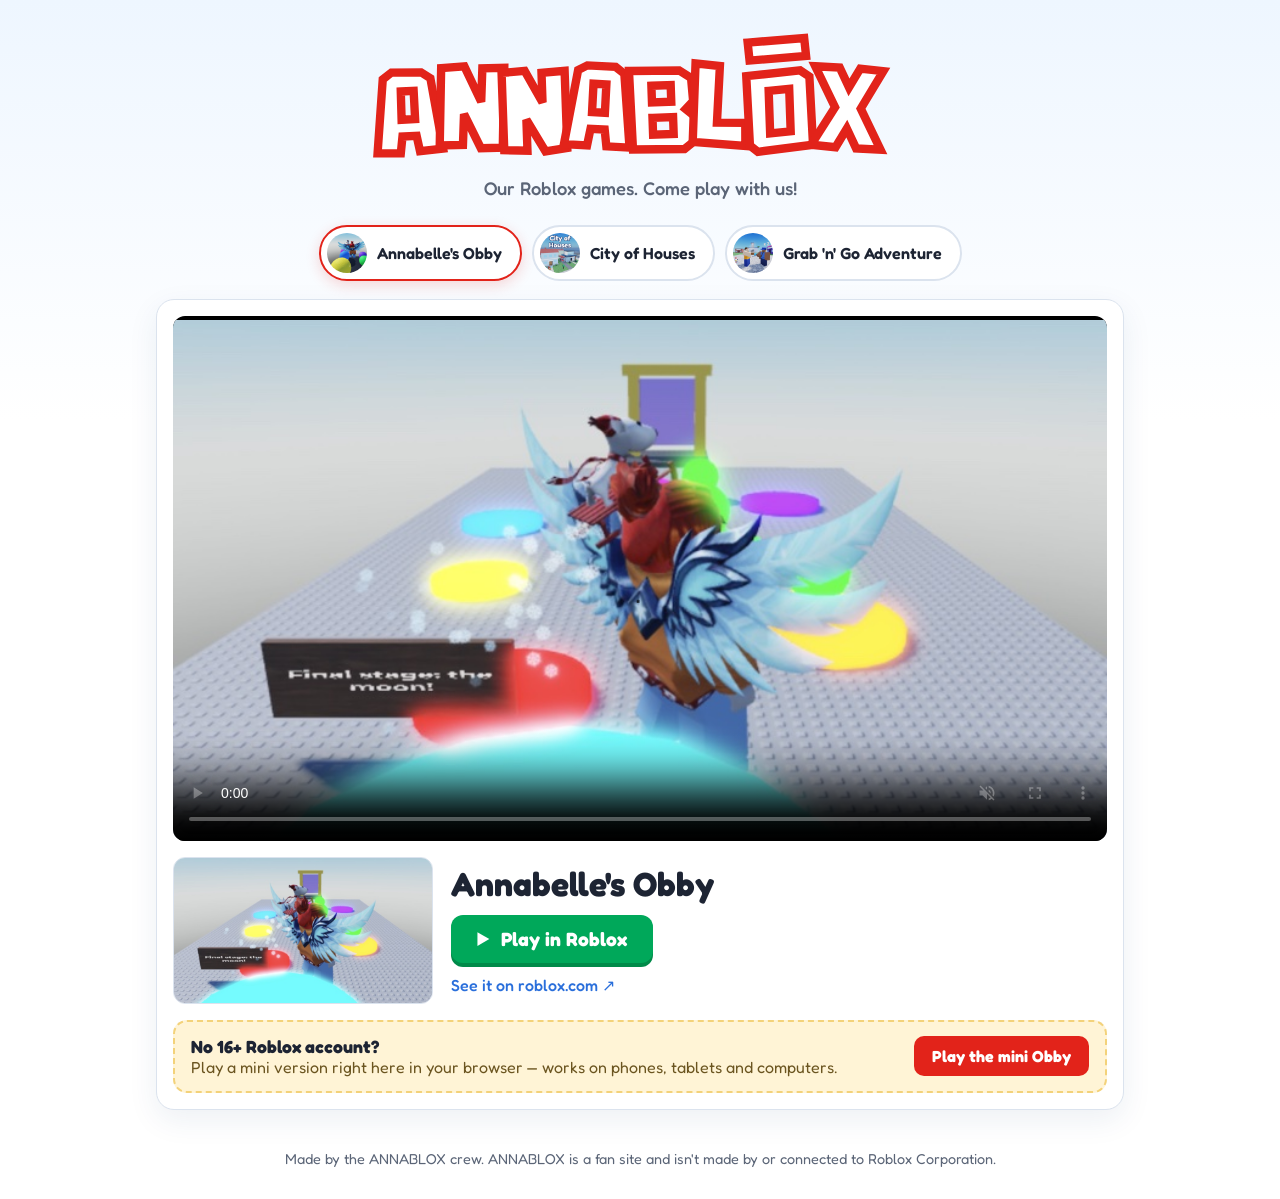
==== index.html @ e6b9a2c3 "Add ANNABLOX promo site and mini three.js Annabelle's Obby - Promo page with a tab per game: trailer" ====
<!doctype html>
<html lang="en">
<head>
  <meta charset="utf-8">
  <meta name="viewport" content="width=device-width, initial-scale=1">
  <title>ANNABLOX — our Roblox games</title>
  <meta name="description" content="Play Annabelle's Obby, City of Houses and Grab 'n' Go Adventure on Roblox — or try a mini version right in your browser.">
  <meta property="og:title" content="ANNABLOX">
  <meta property="og:description" content="Our three Roblox games. Come play with us!">
  <meta property="og:image" content="https://jdonald.github.io/annablox/assets/img/obby-thumb.jpg">
  <link rel="icon" href="assets/favicon.svg" type="image/svg+xml">
  <link rel="preconnect" href="https://fonts.googleapis.com">
  <link rel="preconnect" href="https://fonts.gstatic.com" crossorigin>
  <link href="https://fonts.googleapis.com/css2?family=Fredoka:wght@400;500;600;700&display=swap" rel="stylesheet">
  <link rel="stylesheet" href="styles.css">
</head>
<body>
  <header class="top">
    <h1 class="logo"><img src="assets/logo.svg" alt="ANNABLOX" width="870" height="222"></h1>
    <p class="tagline">Our Roblox games. Come play with us!</p>
  </header>

  <nav class="tabs" role="tablist" aria-label="Our games">
    <button role="tab" id="tab-obby" aria-controls="obby" data-game="obby">
      <img src="assets/img/obby-icon.jpg" alt="" width="48" height="48"><span>Annabelle's Obby</span>
    </button>
    <button role="tab" id="tab-city" aria-controls="city" data-game="city">
      <img src="assets/img/city-icon.jpg" alt="" width="48" height="48"><span>City of Houses</span>
    </button>
    <button role="tab" id="tab-grab" aria-controls="grab" data-game="grab">
      <img src="assets/img/grab-icon.jpg" alt="" width="48" height="48"><span>Grab 'n' Go Adventure</span>
    </button>
  </nav>

  <main>
    <section class="game" id="obby" role="tabpanel" aria-labelledby="tab-obby" hidden>
      <div class="video-wrap">
        <video src="assets/video/obby.mp4" poster="assets/img/obby-thumb.jpg" muted loop playsinline controls preload="metadata"></video>
      </div>
      <div class="info">
        <img class="thumb" src="assets/img/obby-thumb.jpg" alt="Annabelle's Obby thumbnail" width="768" height="426">
        <div class="details">
          <h2>Annabelle's Obby</h2>
          <a class="play" href="https://www.roblox.com/games/start?placeId=120324667325732">
            <svg viewBox="0 0 24 24" aria-hidden="true"><path d="M7 4.5v15l13-7.5z"/></svg>Play in Roblox
          </a>
          <a class="rlink" href="https://www.roblox.com/games/120324667325732/Annabelles-Obby" target="_blank" rel="noopener">See it on roblox.com ↗</a>
        </div>
      </div>
      <div class="mini">
        <div>
          <strong>No 16+ Roblox account?</strong>
          <span>Play a mini version right here in your browser — works on phones, tablets and computers.</span>
        </div>
        <a class="mini-btn" href="obby/">Play the mini Obby</a>
      </div>
    </section>

    <section class="game" id="city" role="tabpanel" aria-labelledby="tab-city" hidden>
      <div class="video-wrap">
        <video src="assets/video/city.mp4" poster="assets/img/city-thumb.jpg" muted loop playsinline controls preload="metadata"></video>
      </div>
      <div class="info">
        <img class="thumb" src="assets/img/city-thumb.jpg" alt="City of Houses thumbnail" width="768" height="432">
        <div class="details">
          <h2>City of Houses</h2>
          <a class="play" href="https://www.roblox.com/games/start?placeId=124603604178082">
            <svg viewBox="0 0 24 24" aria-hidden="true"><path d="M7 4.5v15l13-7.5z"/></svg>Play in Roblox
          </a>
          <a class="rlink" href="https://www.roblox.com/games/124603604178082/City-of-Houses" target="_blank" rel="noopener">See it on roblox.com ↗</a>
        </div>
      </div>
      <div class="mini soon">
        <div>
          <strong>No 16+ Roblox account?</strong>
          <span>A mini browser version of City of Houses is coming soon.</span>
        </div>
        <span class="mini-btn" aria-disabled="true">Coming soon</span>
      </div>
    </section>

    <section class="game" id="grab" role="tabpanel" aria-labelledby="tab-grab" hidden>
      <div class="video-wrap">
        <video src="assets/video/grab.mp4" poster="assets/img/grab-thumb.jpg" muted loop playsinline controls preload="metadata"></video>
      </div>
      <div class="info">
        <img class="thumb" src="assets/img/grab-thumb.jpg" alt="Grab 'n' Go Adventure thumbnail" width="768" height="402">
        <div class="details">
          <h2>Grab 'n' Go Adventure</h2>
          <a class="play" href="https://www.roblox.com/games/start?placeId=107038112279116">
            <svg viewBox="0 0 24 24" aria-hidden="true"><path d="M7 4.5v15l13-7.5z"/></svg>Play in Roblox
          </a>
          <a class="rlink" href="https://www.roblox.com/games/107038112279116/Grab-n-Go-Adventure" target="_blank" rel="noopener">See it on roblox.com ↗</a>
        </div>
      </div>
      <div class="mini soon">
        <div>
          <strong>No 16+ Roblox account?</strong>
          <span>A mini browser version of Grab 'n' Go Adventure is coming soon.</span>
        </div>
        <span class="mini-btn" aria-disabled="true">Coming soon</span>
      </div>
    </section>
  </main>

  <footer>
    Made by the ANNABLOX crew. ANNABLOX is a fan site and isn't made by or connected to Roblox Corporation.
  </footer>

  <script src="site.js"></script>
</body>
</html>
---- styles.css ----
:root {
  --bg: #eef6ff;
  --bg2: #ffffff;
  --card: #ffffff;
  --ink: #1d2433;
  --muted: #5b6577;
  --line: #dbe3ee;
  --red: #e2231a;
  --play: #00a85a;
  --play-dark: #008a49;
  --mini: #fff4d6;
  --mini-line: #f3d27a;
  --radius: 18px;
}

* { box-sizing: border-box; }

body {
  margin: 0;
  font-family: "Fredoka", system-ui, -apple-system, "Segoe UI", sans-serif;
  color: var(--ink);
  background: linear-gradient(180deg, var(--bg) 0%, var(--bg2) 420px) no-repeat, var(--bg2);
  min-height: 100vh;
}

.top {
  text-align: center;
  padding: 28px 16px 8px;
}
.logo { margin: 0; }
.logo img {
  width: min(560px, 92vw);
  height: auto;
  display: block;
  margin: 0 auto;
}
.tagline {
  margin: 6px 0 0;
  font-size: 1.15rem;
  color: var(--muted);
  font-weight: 500;
}

.tabs {
  display: flex;
  justify-content: center;
  gap: 10px;
  padding: 18px 16px 6px;
  flex-wrap: wrap;
}
.tabs button {
  display: flex;
  align-items: center;
  gap: 10px;
  font: inherit;
  font-weight: 600;
  font-size: 1rem;
  color: var(--ink);
  background: var(--card);
  border: 2px solid var(--line);
  border-radius: 999px;
  padding: 6px 18px 6px 6px;
  cursor: pointer;
  transition: border-color .15s, transform .15s, box-shadow .15s;
}
.tabs button img {
  width: 40px;
  height: 40px;
  border-radius: 50%;
  object-fit: cover;
}
.tabs button:hover { transform: translateY(-1px); border-color: #b8c6d8; }
.tabs button[aria-selected="true"] {
  border-color: var(--red);
  box-shadow: 0 4px 14px rgba(226, 35, 26, .18);
}
.tabs button:focus-visible { outline: 3px solid #4d8dff; outline-offset: 2px; }

main {
  max-width: 1000px;
  margin: 0 auto;
  padding: 12px 16px 32px;
}

.game {
  background: var(--card);
  border: 1px solid var(--line);
  border-radius: var(--radius);
  padding: 16px;
  box-shadow: 0 10px 30px rgba(30, 60, 110, .08);
}

.video-wrap {
  border-radius: 12px;
  overflow: hidden;
  background: #000;
  aspect-ratio: 16 / 9;
}
.video-wrap video {
  width: 100%;
  height: 100%;
  display: block;
  object-fit: contain;
}

.info {
  display: flex;
  gap: 18px;
  align-items: center;
  margin-top: 16px;
}
.thumb {
  width: 260px;
  max-width: 40%;
  height: auto;
  aspect-ratio: 16 / 9;
  object-fit: cover;
  border-radius: 12px;
  border: 1px solid var(--line);
}
.details h2 {
  margin: 0 0 12px;
  font-size: clamp(1.5rem, 4vw, 2.1rem);
  font-weight: 700;
  line-height: 1.1;
}

.play {
  display: inline-flex;
  align-items: center;
  gap: 8px;
  background: var(--play);
  color: #fff;
  text-decoration: none;
  font-weight: 700;
  font-size: 1.2rem;
  padding: 12px 26px 12px 20px;
  border-radius: 12px;
  box-shadow: 0 4px 0 var(--play-dark);
  transition: transform .1s, box-shadow .1s, background .15s;
}
.play svg { width: 22px; height: 22px; fill: currentColor; }
.play:hover { background: #00b862; }
.play:active { transform: translateY(3px); box-shadow: 0 1px 0 var(--play-dark); }

.rlink {
  display: block;
  margin-top: 12px;
  color: #2a6fdb;
  text-decoration: none;
  font-weight: 500;
}
.rlink:hover { text-decoration: underline; }

.mini {
  display: flex;
  align-items: center;
  justify-content: space-between;
  gap: 16px;
  margin-top: 16px;
  padding: 14px 16px;
  border-radius: 14px;
  background: var(--mini);
  border: 2px dashed var(--mini-line);
}
.mini strong { display: block; font-size: 1.1rem; }
.mini span { color: #6b5520; }
.mini-btn {
  flex: none;
  background: var(--red);
  color: #fff !important;
  text-decoration: none;
  font-weight: 700;
  padding: 10px 18px;
  border-radius: 10px;
  white-space: nowrap;
}
.mini-btn:hover { filter: brightness(1.08); }
.mini.soon .mini-btn { background: #c9b98f; cursor: default; }

footer {
  text-align: center;
  color: var(--muted);
  font-size: .9rem;
  padding: 8px 16px 32px;
}

@media (max-width: 640px) {
  .tabs { gap: 8px; }
  .tabs button { font-size: .9rem; padding-right: 12px; }
  .tabs button img { width: 32px; height: 32px; }
  .info { flex-direction: column; align-items: stretch; }
  .thumb { width: 100%; max-width: 100%; }
  .details { text-align: center; }
  .play { justify-content: center; width: 100%; }
  .mini { flex-direction: column; align-items: stretch; text-align: center; }
  .mini-btn { text-align: center; }
}
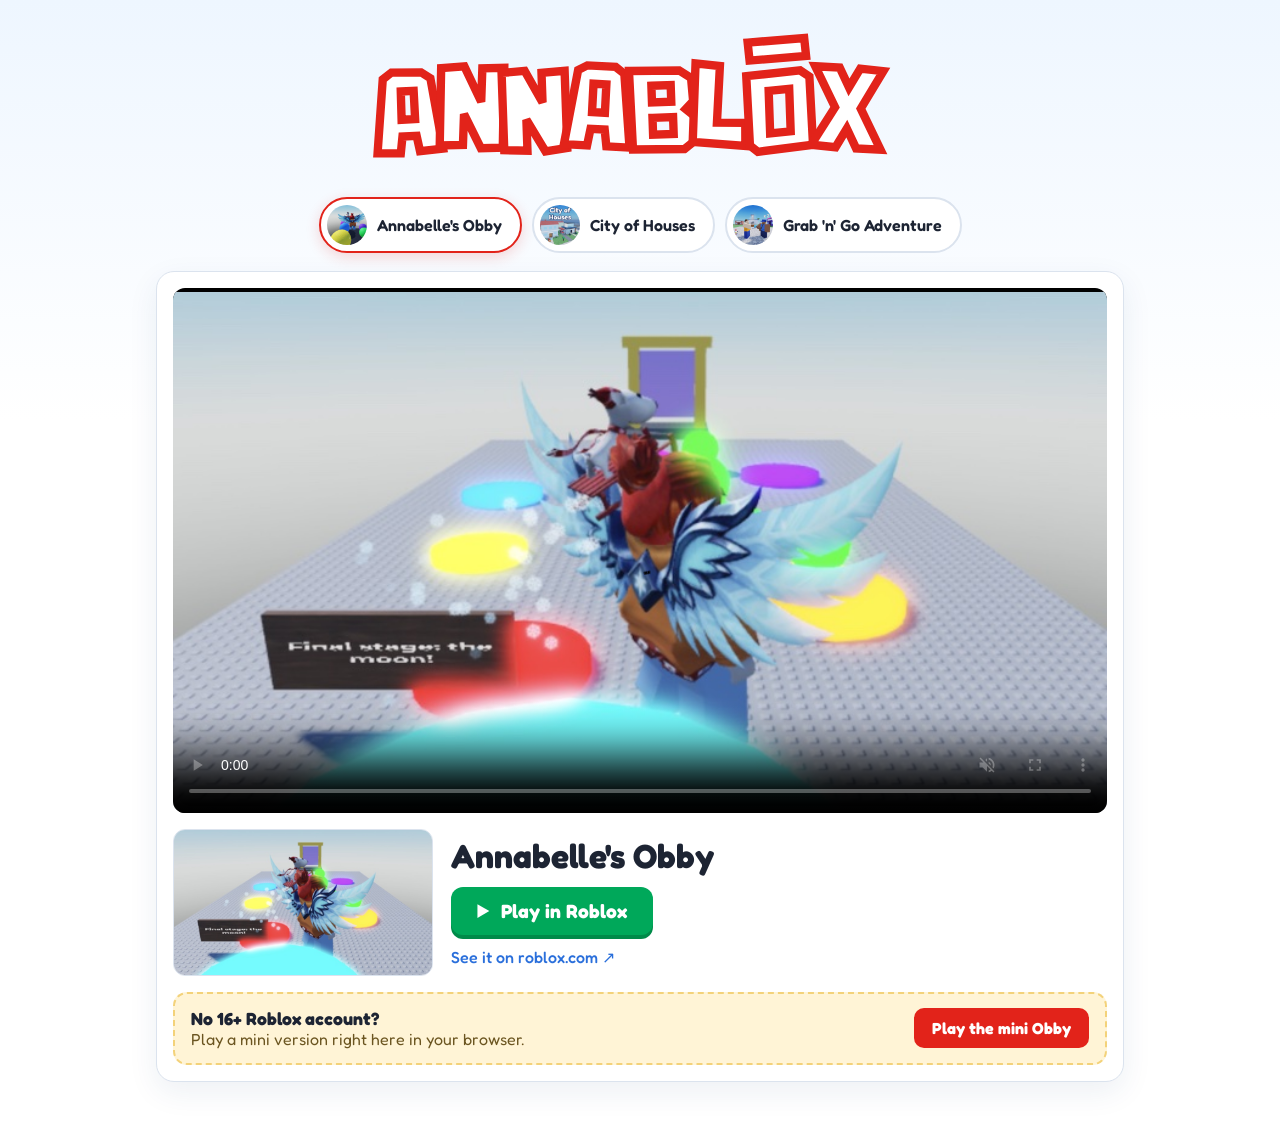
==== commit 7cb6670f: "Add mini City of Houses and Grab 'n' Go, shared mini-game engine, trim site text - shared/: engine w" ====
--- a/index.html
+++ b/index.html
@@ -17,7 +17,6 @@
 <body>
   <header class="top">
     <h1 class="logo"><img src="assets/logo.svg" alt="ANNABLOX" width="870" height="222"></h1>
-    <p class="tagline">Our Roblox games. Come play with us!</p>
   </header>
 
   <nav class="tabs" role="tablist" aria-label="Our games">
@@ -50,7 +49,7 @@
       <div class="mini">
         <div>
           <strong>No 16+ Roblox account?</strong>
-          <span>Play a mini version right here in your browser — works on phones, tablets and computers.</span>
+          <span>Play a mini version right here in your browser.</span>
         </div>
         <a class="mini-btn" href="obby/">Play the mini Obby</a>
       </div>
@@ -70,12 +69,12 @@
           <a class="rlink" href="https://www.roblox.com/games/124603604178082/City-of-Houses" target="_blank" rel="noopener">See it on roblox.com ↗</a>
         </div>
       </div>
-      <div class="mini soon">
+      <div class="mini">
         <div>
           <strong>No 16+ Roblox account?</strong>
-          <span>A mini browser version of City of Houses is coming soon.</span>
+          <span>Play a mini version right here in your browser.</span>
         </div>
-        <span class="mini-btn" aria-disabled="true">Coming soon</span>
+        <a class="mini-btn" href="city/">Play the mini City</a>
       </div>
     </section>
 
@@ -93,19 +92,16 @@
           <a class="rlink" href="https://www.roblox.com/games/107038112279116/Grab-n-Go-Adventure" target="_blank" rel="noopener">See it on roblox.com ↗</a>
         </div>
       </div>
-      <div class="mini soon">
+      <div class="mini">
         <div>
           <strong>No 16+ Roblox account?</strong>
-          <span>A mini browser version of Grab 'n' Go Adventure is coming soon.</span>
+          <span>Play a mini version right here in your browser.</span>
         </div>
-        <span class="mini-btn" aria-disabled="true">Coming soon</span>
+        <a class="mini-btn" href="grab/">Play the mini Grab 'n' Go</a>
       </div>
     </section>
   </main>
 
-  <footer>
-    Made by the ANNABLOX crew. ANNABLOX is a fan site and isn't made by or connected to Roblox Corporation.
-  </footer>
 
   <script src="site.js"></script>
 </body>
--- a/styles.css
+++ b/styles.css
@@ -33,12 +33,6 @@
   height: auto;
   display: block;
   margin: 0 auto;
-}
-.tagline {
-  margin: 6px 0 0;
-  font-size: 1.15rem;
-  color: var(--muted);
-  font-weight: 500;
 }
 
 .tabs {
@@ -79,7 +73,7 @@
 main {
   max-width: 1000px;
   margin: 0 auto;
-  padding: 12px 16px 32px;
+  padding: 12px 16px 40px;
 }
 
 .game {
@@ -176,14 +170,6 @@
   white-space: nowrap;
 }
 .mini-btn:hover { filter: brightness(1.08); }
-.mini.soon .mini-btn { background: #c9b98f; cursor: default; }
-
-footer {
-  text-align: center;
-  color: var(--muted);
-  font-size: .9rem;
-  padding: 8px 16px 32px;
-}
 
 @media (max-width: 640px) {
   .tabs { gap: 8px; }
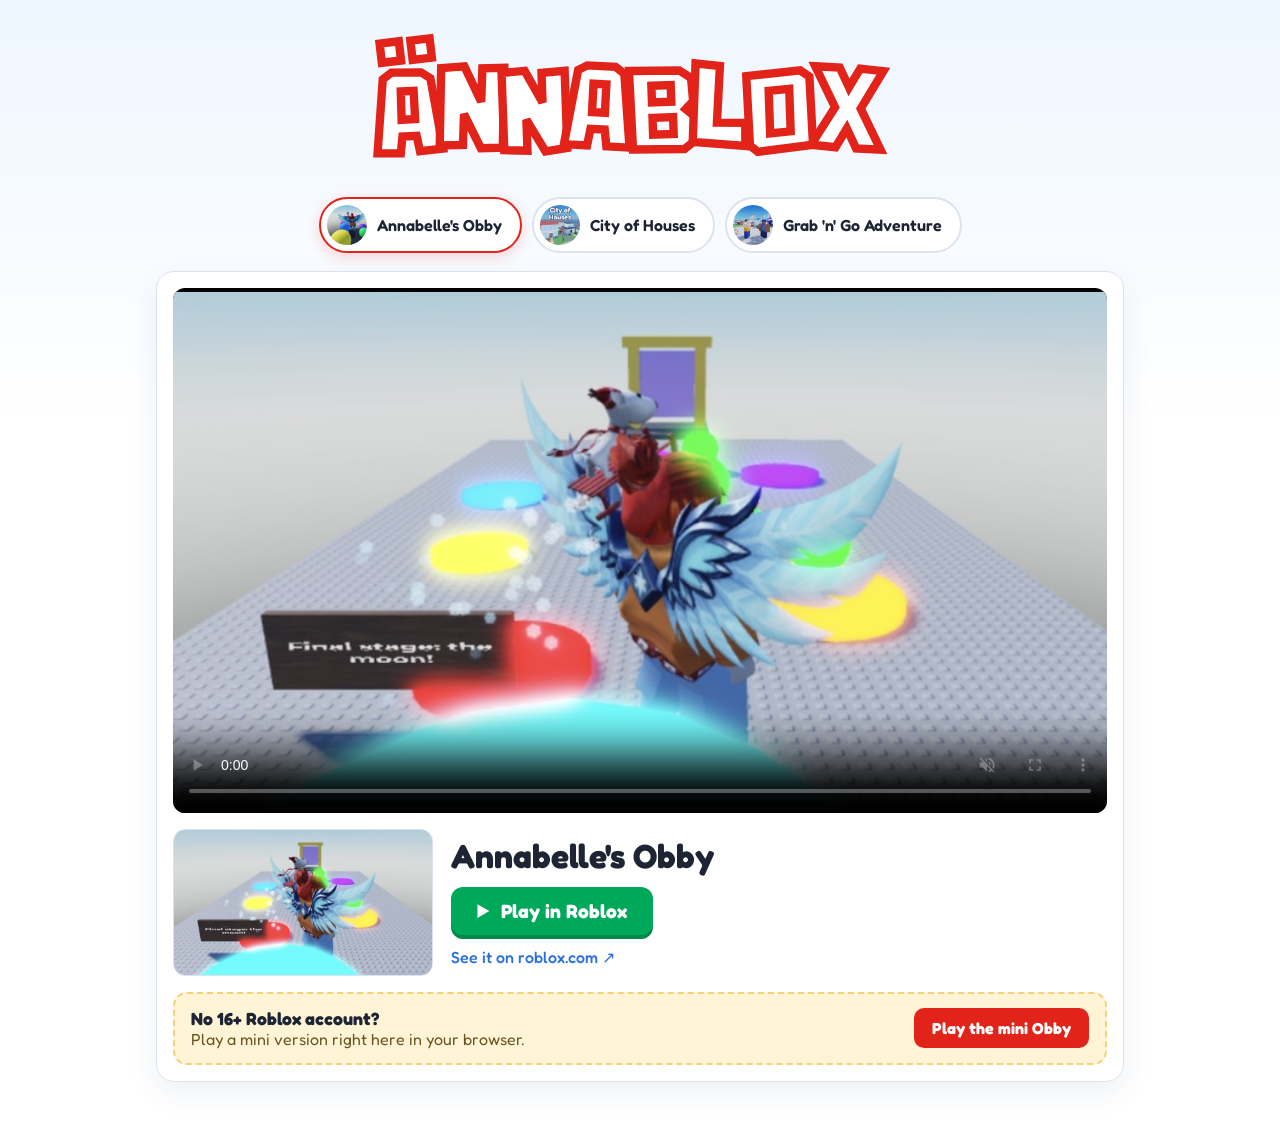
==== commit 1c2caaa7: "Grab 'n' Go is open to all Roblox players: update its mini box text" ====
--- a/index.html
+++ b/index.html
@@ -94,8 +94,8 @@
       </div>
       <div class="mini">
         <div>
-          <strong>No 16+ Roblox account?</strong>
-          <span>Play a mini version right here in your browser.</span>
+          <strong>Open to all Roblox players!</strong>
+          <span>Want a quick taste first? Try the mini version right here in your browser.</span>
         </div>
         <a class="mini-btn" href="grab/">Play the mini Grab 'n' Go</a>
       </div>
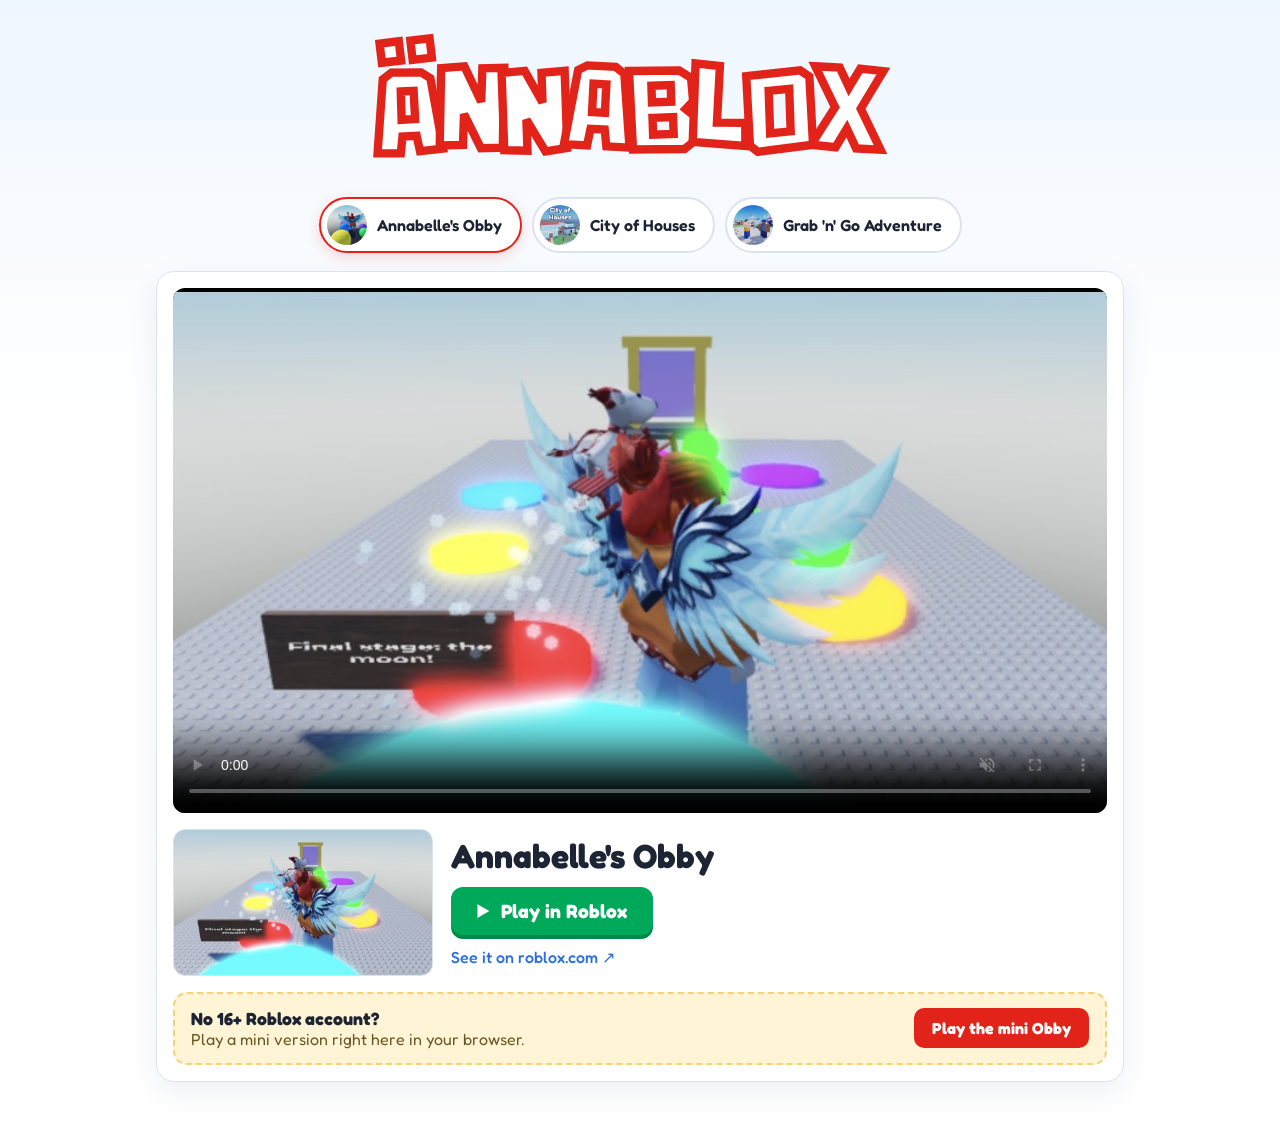
==== commit 8f0e885a: "Load Vercel Web Analytics on the Vercel deployment" ====
--- a/index.html
+++ b/index.html
@@ -13,6 +13,16 @@
   <link rel="preconnect" href="https://fonts.gstatic.com" crossorigin>
   <link href="https://fonts.googleapis.com/css2?family=Fredoka:wght@400;500;600;700&display=swap" rel="stylesheet">
   <link rel="stylesheet" href="styles.css">
+  <!-- Vercel Web Analytics (only on the Vercel deployment, not GitHub Pages or local testing) -->
+  <script>
+    window.va = window.va || function () { (window.vaq = window.vaq || []).push(arguments); };
+    if (!/(^|\.)github\.io$|^localhost$|^127\.0\.0\.1$/.test(location.hostname)) {
+      const s = document.createElement('script');
+      s.defer = true;
+      s.src = '/_vercel/insights/script.js';
+      document.head.appendChild(s);
+    }
+  </script>
 </head>
 <body>
   <header class="top">
